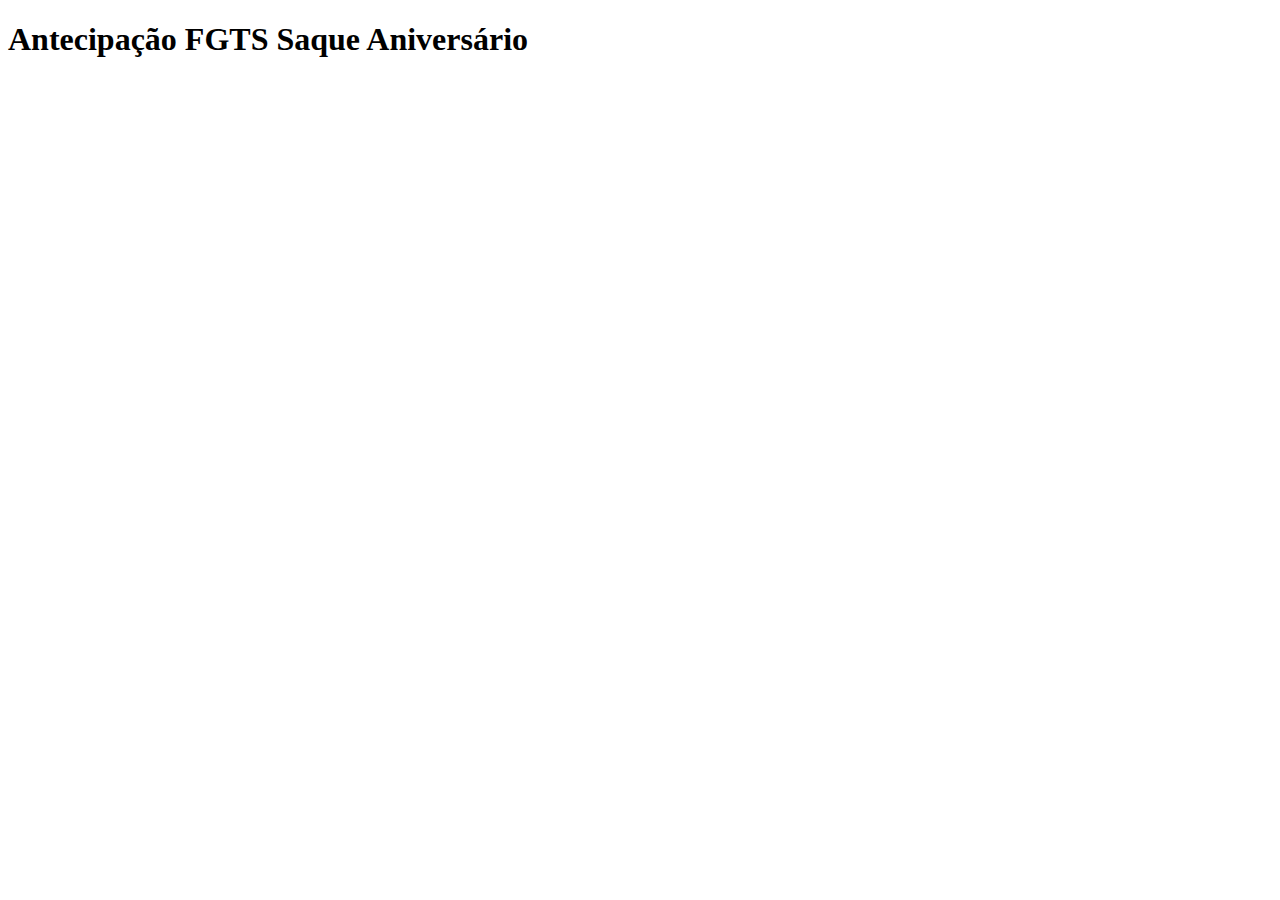
==== antecipacaoFgts.html @ 40be3566 "Add files via upload" ====
<!DOCTYPE html>
<html lang="en">
<head>
    <meta charset="UTF-8">
    <meta name="viewport" content="width=device-width, initial-scale=1.0">
    <title>Antecipação FGTS Saque Aniversário</title>
</head>
<body>
    <h1>Antecipação FGTS Saque Aniversário</h1>
</body>
</html>
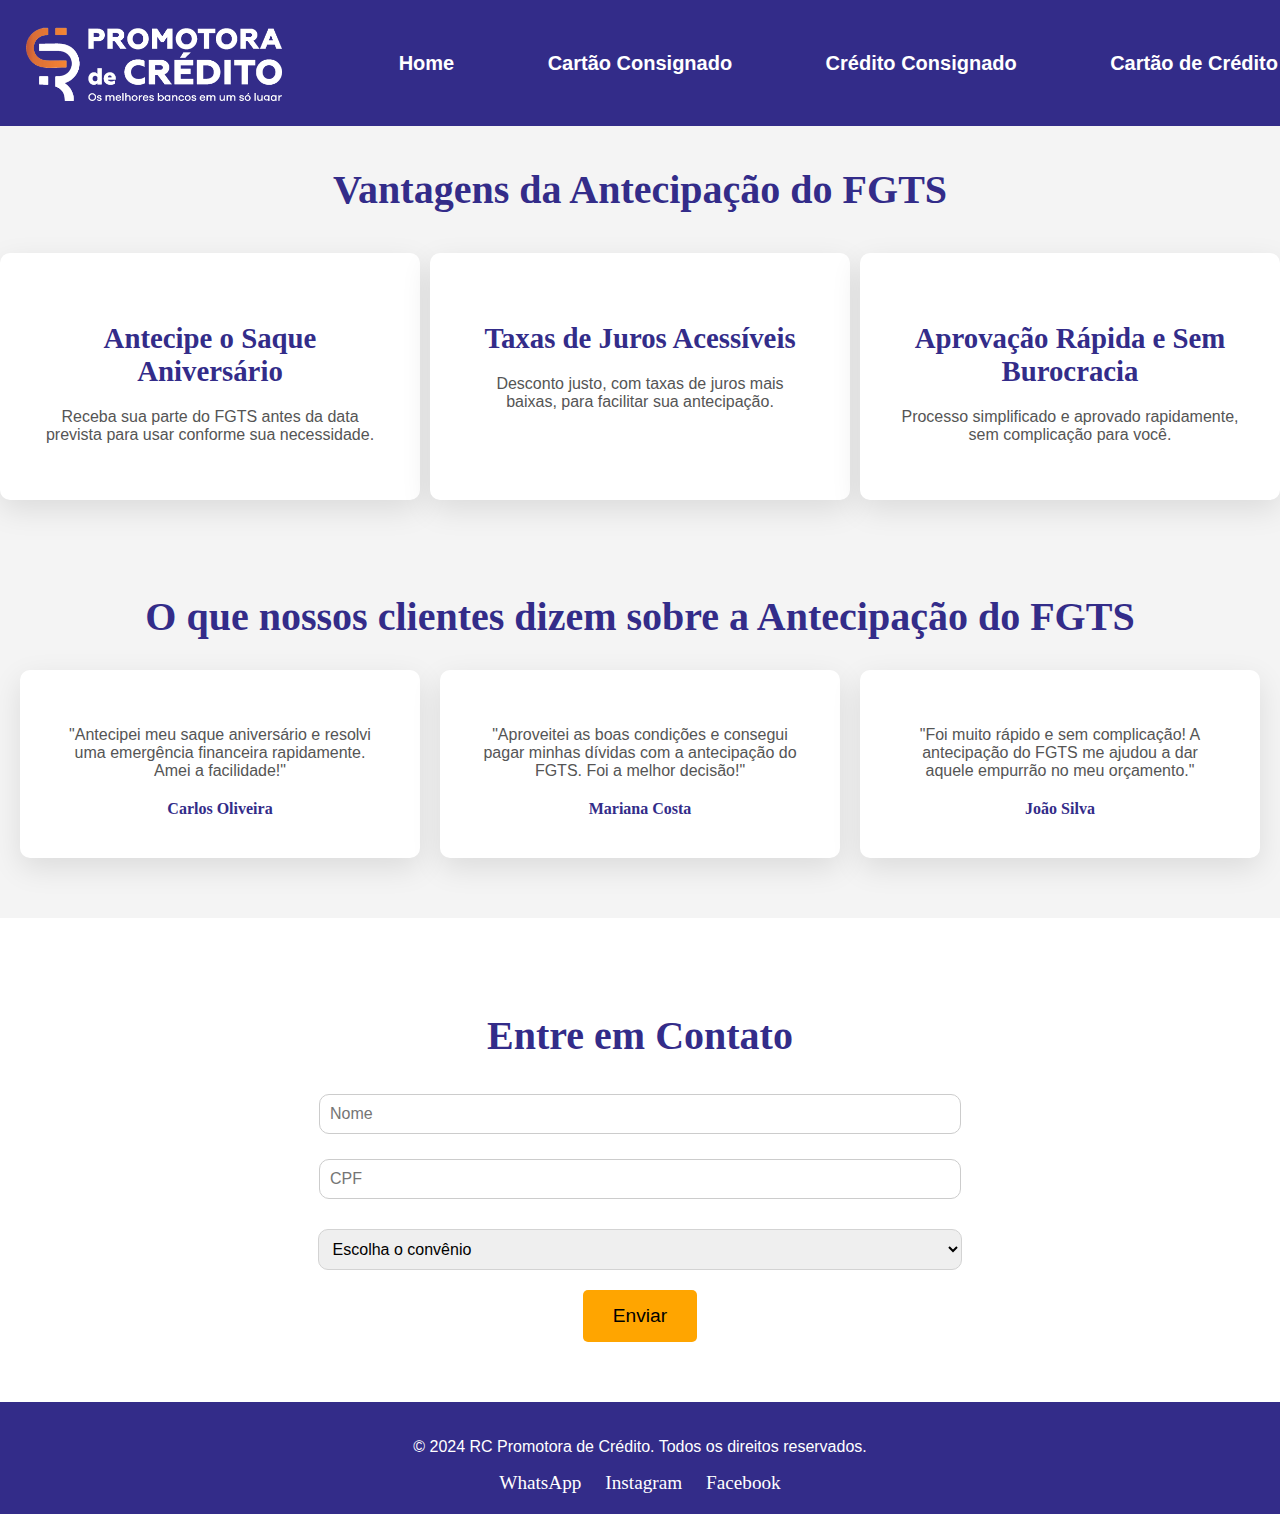
==== commit 07f2a8e7: "Add files via upload" ====
--- a/antecipacaoFgts.html
+++ b/antecipacaoFgts.html
@@ -1,11 +1,454 @@
 <!DOCTYPE html>
-<html lang="en">
+<html lang="pt-br">
+
 <head>
     <meta charset="UTF-8">
     <meta name="viewport" content="width=device-width, initial-scale=1.0">
-    <title>Antecipação FGTS Saque Aniversário</title>
+    <title>antecipação FGTS Saque Aniversário</title>
+    <style>
+        body {
+            margin: 0;
+            min-width: 280px;
+            max-width: 100%;
+            overflow-x: hidden;
+        }
+
+        html {
+            scroll-behavior: smooth;
+        }
+
+        body,
+        html {
+            overflow-x: hidden;
+        }
+
+        .logoPromotora {
+            width: 20%;
+            height: auto;
+            margin: 2%;
+        }
+
+        .container {
+            display: flex;
+            flex-direction: row;
+            align-items: center;
+            background-color: #332C89;
+            flex-wrap: wrap;
+            justify-content: space-between;
+        }
+
+        p {
+            font-family: Arial, Helvetica, sans-serif;
+        }
+
+        .home {
+            padding: 10px;
+            font-weight: 700;
+            color: white;
+            font-size: 27px;
+            font-family: Arial, Helvetica, sans-serif;
+            text-decoration: none;
+        }
+
+        .servicos {
+            padding: 10px;
+            font-weight: 700;
+            color: white;
+            font-size: 27px;
+            font-family: Arial, Helvetica, sans-serif;
+            text-decoration: none;
+        }
+
+        .quemSomos {
+            padding: 10px;
+            font-weight: 700;
+            color: white;
+            font-size: 27px;
+            font-family: Arial, Helvetica, sans-serif;
+            text-decoration: none;
+        }
+
+        .duvidas {
+            padding: 10px;
+            font-weight: 700;
+            color: white;
+            font-size: 27px;
+            font-family: Arial, Helvetica, sans-serif;
+            text-decoration: none;
+        }
+
+        .faleConosco {
+            background-color: #FFA500;
+            font-family: Arial, Helvetica, sans-serif;
+            font-weight: 700;
+            color: black;
+            border-radius: 14px;
+            padding: 14px;
+            text-decoration: none;
+        }
+
+        .divPontosPositivos {
+            display: flex;
+            align-items: center;
+            justify-content: center;
+            background-color: #f4f4f4;
+            padding-top: 40px;
+        }
+
+        .pontosPositivos {
+            font-size: 2.5rem;
+            color: #332C89;
+            margin: 0;
+        }
+
+        .benefits {
+            display: flex;
+            justify-content: space-between;
+            padding-top: 40px;
+            margin: 0 auto;
+            background-color: #f4f4f4;
+            gap: 10px;
+        }
+
+        .benefit-card {
+            background-color: white;
+            width: 30%;
+            padding: 40px;
+            border-radius: 10px;
+            box-shadow: 0 10px 30px rgba(0, 0, 0, 0.1);
+            text-align: center;
+            transition: transform 0.3s ease, box-shadow 0.3s ease;
+        }
+
+        .benefit-card:hover {
+            transform: translateY(-10px);
+            box-shadow: 0 15px 40px rgba(0, 0, 0, 0.2);
+        }
+
+        .benefit-card h3 {
+            color: #332C89;
+            font-size: 1.8rem;
+            margin-bottom: 20px;
+        }
+
+        .benefit-card p {
+            font-size: 1rem;
+            color: #555;
+        }
+
+        .testimonials {
+            background-color: #f4f4f4;
+            text-align: center;
+            padding: 60px 20px;
+        }
+
+        .testimonials h2 {
+            font-size: 2.5rem;
+            color: #332C89;
+            margin-bottom: 30px;
+        }
+
+        .testimonial-cards {
+            display: flex;
+            justify-content: space-around;
+            gap: 20px;
+        }
+
+        .testimonial-card {
+            background-color: white;
+            padding: 40px;
+            border-radius: 10px;
+            box-shadow: 0 10px 30px rgba(0, 0, 0, 0.1);
+            width: 30%;
+            transition: transform 0.3s ease, box-shadow 0.3s ease;
+        }
+
+        .testimonial-card:hover {
+            transform: translateY(-10px);
+            box-shadow: 0 15px 40px rgba(0, 0, 0, 0.2);
+        }
+
+        .testimonial-card p {
+            font-size: 1rem;
+            color: #555;
+            margin-bottom: 20px;
+        }
+
+        .testimonial-card .author {
+            font-weight: 600;
+            color: #332C89;
+        }
+
+        .contact-form {
+            background-color: white;
+            padding: 60px 20px;
+            text-align: center;
+        }
+
+        .contact-form h2 {
+            font-size: 2.5rem;
+            color: #332C89;
+            margin-bottom: 30px;
+        }
+
+        .contact-form input,
+        .contact-form textarea {
+            width: 100%;
+            padding: 15px;
+            margin-bottom: 20px;
+            border: 1px solid #ccc;
+            border-radius: 5px;
+            font-size: 1rem;
+        }
+
+        .contact-form button {
+            background-color: #FFA500;
+            color: black;
+            padding: 15px 30px;
+            border: none;
+            border-radius: 5px;
+            font-size: 1.2rem;
+            cursor: pointer;
+            transition: background-color 0.3s;
+            margin-top: 20px;
+        }
+
+        .contact-form button:hover {
+            background-color: #FF8C00;
+        }
+
+        footer {
+            background-color: #332C89;
+            color: white;
+            padding: 20px 0;
+            text-align: center;
+        }
+
+        footer p {
+            font-size: 1rem;
+        }
+
+        footer a {
+            color: white;
+            margin: 0 10px;
+            text-decoration: none;
+            font-size: 1.2rem;
+        }
+
+        footer a:hover {
+            color: #FFA500;
+        }
+
+        input[type="text"] {
+            width: 50%;
+            padding: 10px;
+            margin-top: 5px;
+            border: 1px solid #ccc;
+            border-radius: 10px;
+            font-size: 16px;
+            outline: none;
+        }
+
+        input[type="number"] {
+            width: 50%;
+            padding: 10px;
+            margin-top: 5px;
+            border: 1px solid #ccc;
+            border-radius: 10px;
+            font-size: 16px;
+            outline: none;
+        }
+
+        select {
+            padding: 10px;
+            margin-top: 5px;
+            border: 1px solid #ccc;
+            border-radius: 10px;
+            font-size: 16px;
+            outline: none;
+        }
+
+        #convenio {
+            width: 52%;
+            border: 1px solid lightgray;
+        }
+
+        .convenio-input {
+            display: flex;
+            align-items: center;
+            justify-content: center;
+            margin-top: 5px;
+        }
+
+        @media (max-width: 923px) {}
+
+        .logoPromotora {
+            width: 20%;
+        }
+
+        .home,
+        .servicos,
+        .quemSomos,
+        .duvidas,
+        .faleConosco {
+            font-size: 20px;
+            padding: 2px;
+        }
+
+        @media (max-width: 819px) {
+
+            .logoPromotora {
+                width: 20%;
+            }
+
+            .home,
+            .servicos,
+            .quemSomos,
+            .duvidas,
+            .faleConosco {
+                font-size: 1rem;
+            }
+
+            .benefits {
+                flex-direction: column;
+                align-items: center;
+            }
+
+            .benefit-card {
+                width: 80%;
+                margin-bottom: 30px;
+            }
+
+            .testimonial-cards {
+                flex-direction: column;
+                align-items: center;
+            }
+
+            .testimonial-card {
+                width: 80%;
+                margin-bottom: 30px;
+            }
+        }
+
+        @media (max-width: 659px) {
+
+            .home,
+            .servicos,
+            .quemSomos,
+            .duvidas,
+            .faleConosco {
+                font-size: 0.6rem;
+            }
+        }
+
+        @media (max-width: 517px) {
+
+            .home,
+            .servicos,
+            .quemSomos,
+            .duvidas,
+            .faleConosco {
+                font-size: 0.5rem;
+            }
+        }
+
+        @media (max-width: 404px) {
+
+            .home,
+            .servicos,
+            .quemSomos,
+            .duvidas,
+            .faleConosco {
+                font-size: 0.4rem;
+            }
+        }
+    </style>
 </head>
+
 <body>
-    <h1>Antecipação FGTS Saque Aniversário</h1>
+
+    <div class="container">
+        <img class="logoPromotora" src="Imagens/LogosPromotora/logoPromotoraLaranjaBranco.png" alt="promotoraLogo">
+        <a class="home" href="index.html">Home</a>
+        <a class="servicos" href="CartãoConsignado.html">Cartão Consignado</a>
+        <a class="quemSomos" href="CréditoConsignado.html">Crédito Consignado</a>
+        <a class="duvidas" href="CreditoCartaoCredito.html">Cartão de Crédito</a>
+    </div>
+
+    <div class="divPontosPositivos">
+        <h2 class="pontosPositivos">Vantagens da Antecipação do FGTS</h2>
+    </div>
+    <section class="benefits" id="benefits">
+        <div class="benefit-card">
+            <h3>Antecipe o Saque Aniversário</h3>
+            <p>Receba sua parte do FGTS antes da data prevista para usar conforme sua necessidade.</p>
+        </div>
+        <div class="benefit-card">
+            <h3>Taxas de Juros Acessíveis</h3>
+            <p>Desconto justo, com taxas de juros mais baixas, para facilitar sua antecipação.</p>
+        </div>
+        <div class="benefit-card">
+            <h3>Aprovação Rápida e Sem Burocracia</h3>
+            <p>Processo simplificado e aprovado rapidamente, sem complicação para você.</p>
+        </div>
+    </section>
+    
+    <section class="testimonials" id="testimonials">
+        <h2>O que nossos clientes dizem sobre a Antecipação do FGTS</h2>
+        <div class="testimonial-cards">
+            <div class="testimonial-card">
+                <p>"Antecipei meu saque aniversário e resolvi uma emergência financeira rapidamente. Amei a facilidade!"</p>
+                <div class="author">Carlos Oliveira</div>
+            </div>
+            <div class="testimonial-card">
+                <p>"Aproveitei as boas condições e consegui pagar minhas dívidas com a antecipação do FGTS. Foi a melhor decisão!"</p>
+                <div class="author">Mariana Costa</div>
+            </div>
+            <div class="testimonial-card">
+                <p>"Foi muito rápido e sem complicação! A antecipação do FGTS me ajudou a dar aquele empurrão no meu orçamento."</p>
+                <div class="author">João Silva</div>
+            </div>
+        </div>
+    </section>
+    
+
+
+    <section class="contact-form" id="contact">
+        <h2 id="faleConosco">Entre em Contato</h2>
+        <form id="contactForm" action="">
+            <input type="text" id="name" placeholder="Nome" required>
+            <input type="number" id="cpf" placeholder="CPF" required>
+            <div class="convenio-input">
+                <select id="convenio">
+                    <option value="" disabled selected>Escolha o convênio</option>
+                    <option value="Pessoa Física">TJ – SC</option>
+                    <option value="Pessoa Física">TRT – SC</option>
+                    <option value="Pessoa Física">PREF. DE FLORIANÓPOLIS - SC</option>
+                    <option value="Pessoa Física">MARINHA</option>
+                    <option value="Pessoa Física">INSS</option>
+                    <option value="Pessoa Física">GOVERNO SC</option>
+                    <option value="Pessoa Física">GOVERNO PR</option>
+                    <option value="Pessoa Física">FGTS</option>
+                    <option value="Pessoa Física">FEDERAL</option>
+                    <option value="Pessoa Física">AERONÁUTICA</option>
+                    <option value="Pessoa Física">COMCAP</option>
+                    <option value="Pessoa Física">CRÉDITO PESSOAL - DÉBITO EM CONTA</option>
+                    <option value="Pessoa Física">PREF. DE SÃO JOSÉ - SC</option>
+                </select>
+            </div>
+            <button type="submit">Enviar</button>
+        </form>
+    </section>
+
+    <footer>
+        <p>&copy; 2024 RC Promotora de Crédito. Todos os direitos reservados.</p>
+        <div>
+            <a href="https://wa.me/48999585803">WhatsApp</a>
+            <a href="https://www.instagram.com/rc_promotoracred/">Instagram</a>
+            <a href="https://www.facebook.com/share/1B2p2JMiWa/?mibextid=LQQJ4d">Facebook</a>
+        </div>
+    </footer>
+    <script src="script.js"></script>
 </body>
+
 </html>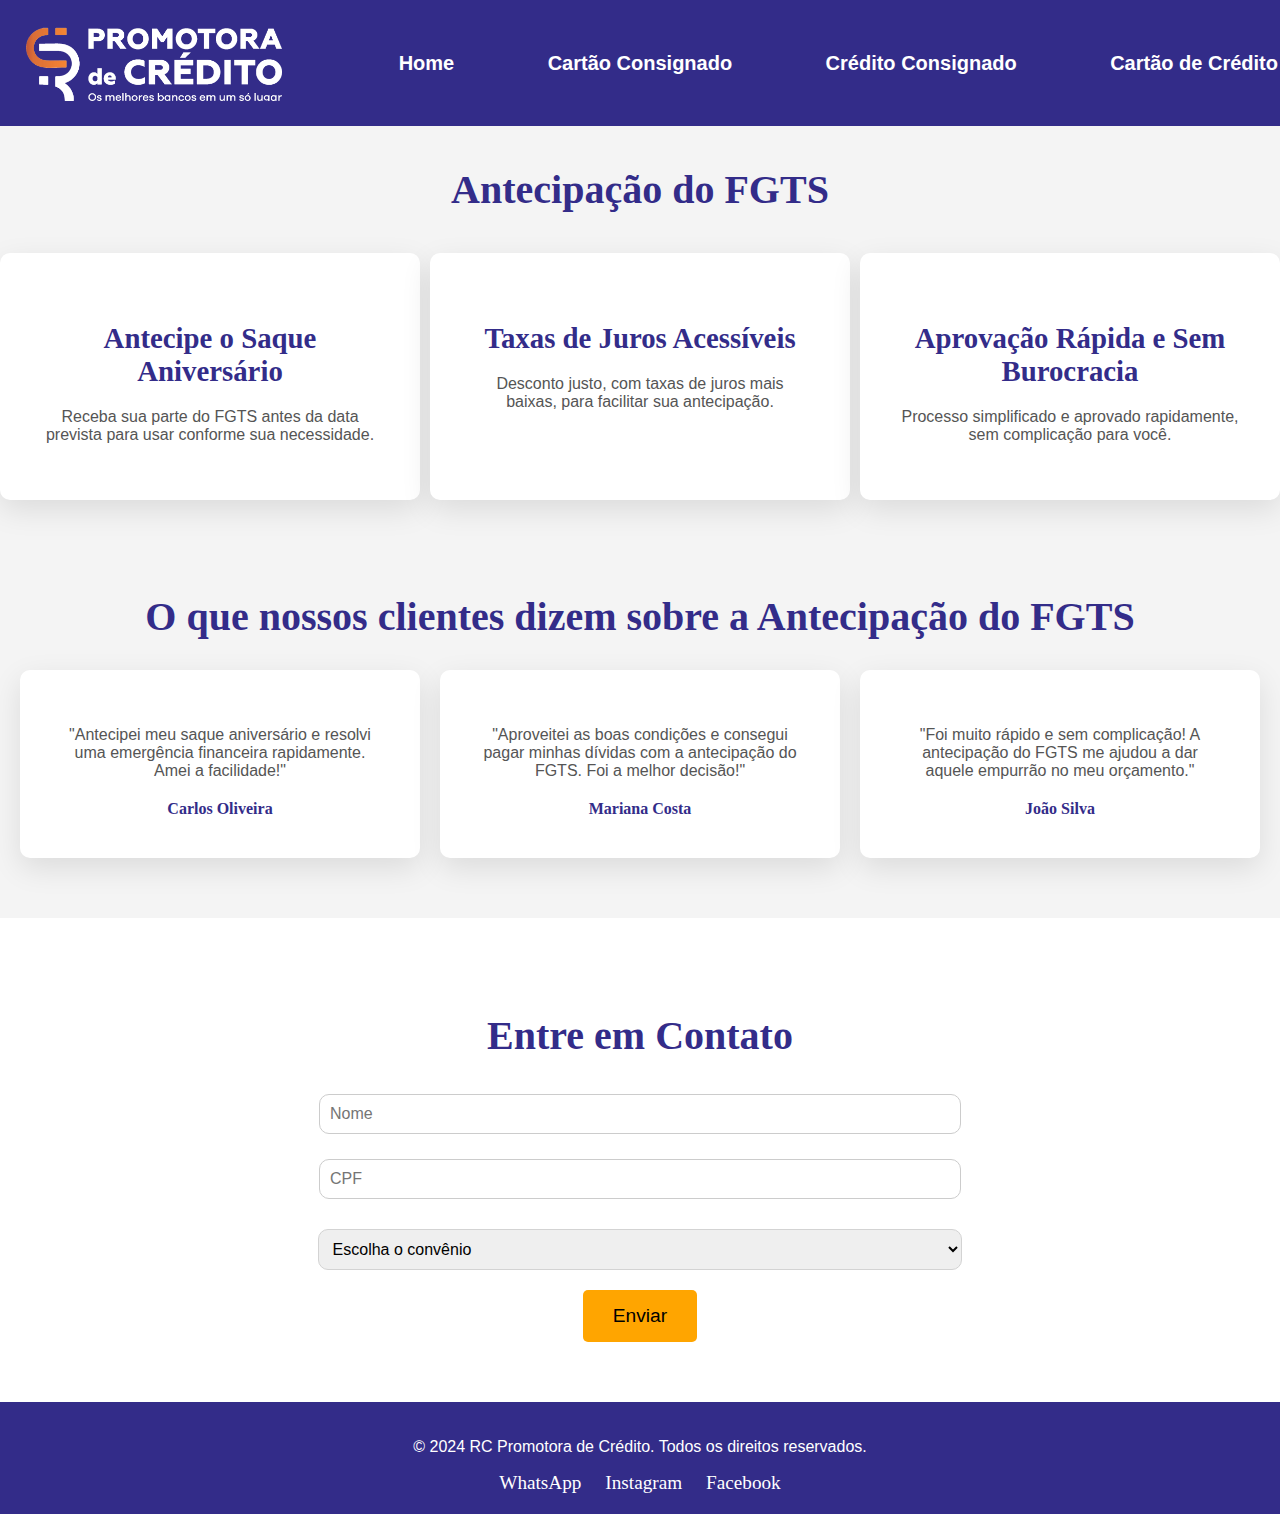
==== commit 05f2cad6: "Add files via upload" ====
--- a/antecipacaoFgts.html
+++ b/antecipacaoFgts.html
@@ -376,7 +376,7 @@
     </div>
 
     <div class="divPontosPositivos">
-        <h2 class="pontosPositivos">Vantagens da Antecipação do FGTS</h2>
+        <h2 class="pontosPositivos">Antecipação do FGTS</h2>
     </div>
     <section class="benefits" id="benefits">
         <div class="benefit-card">
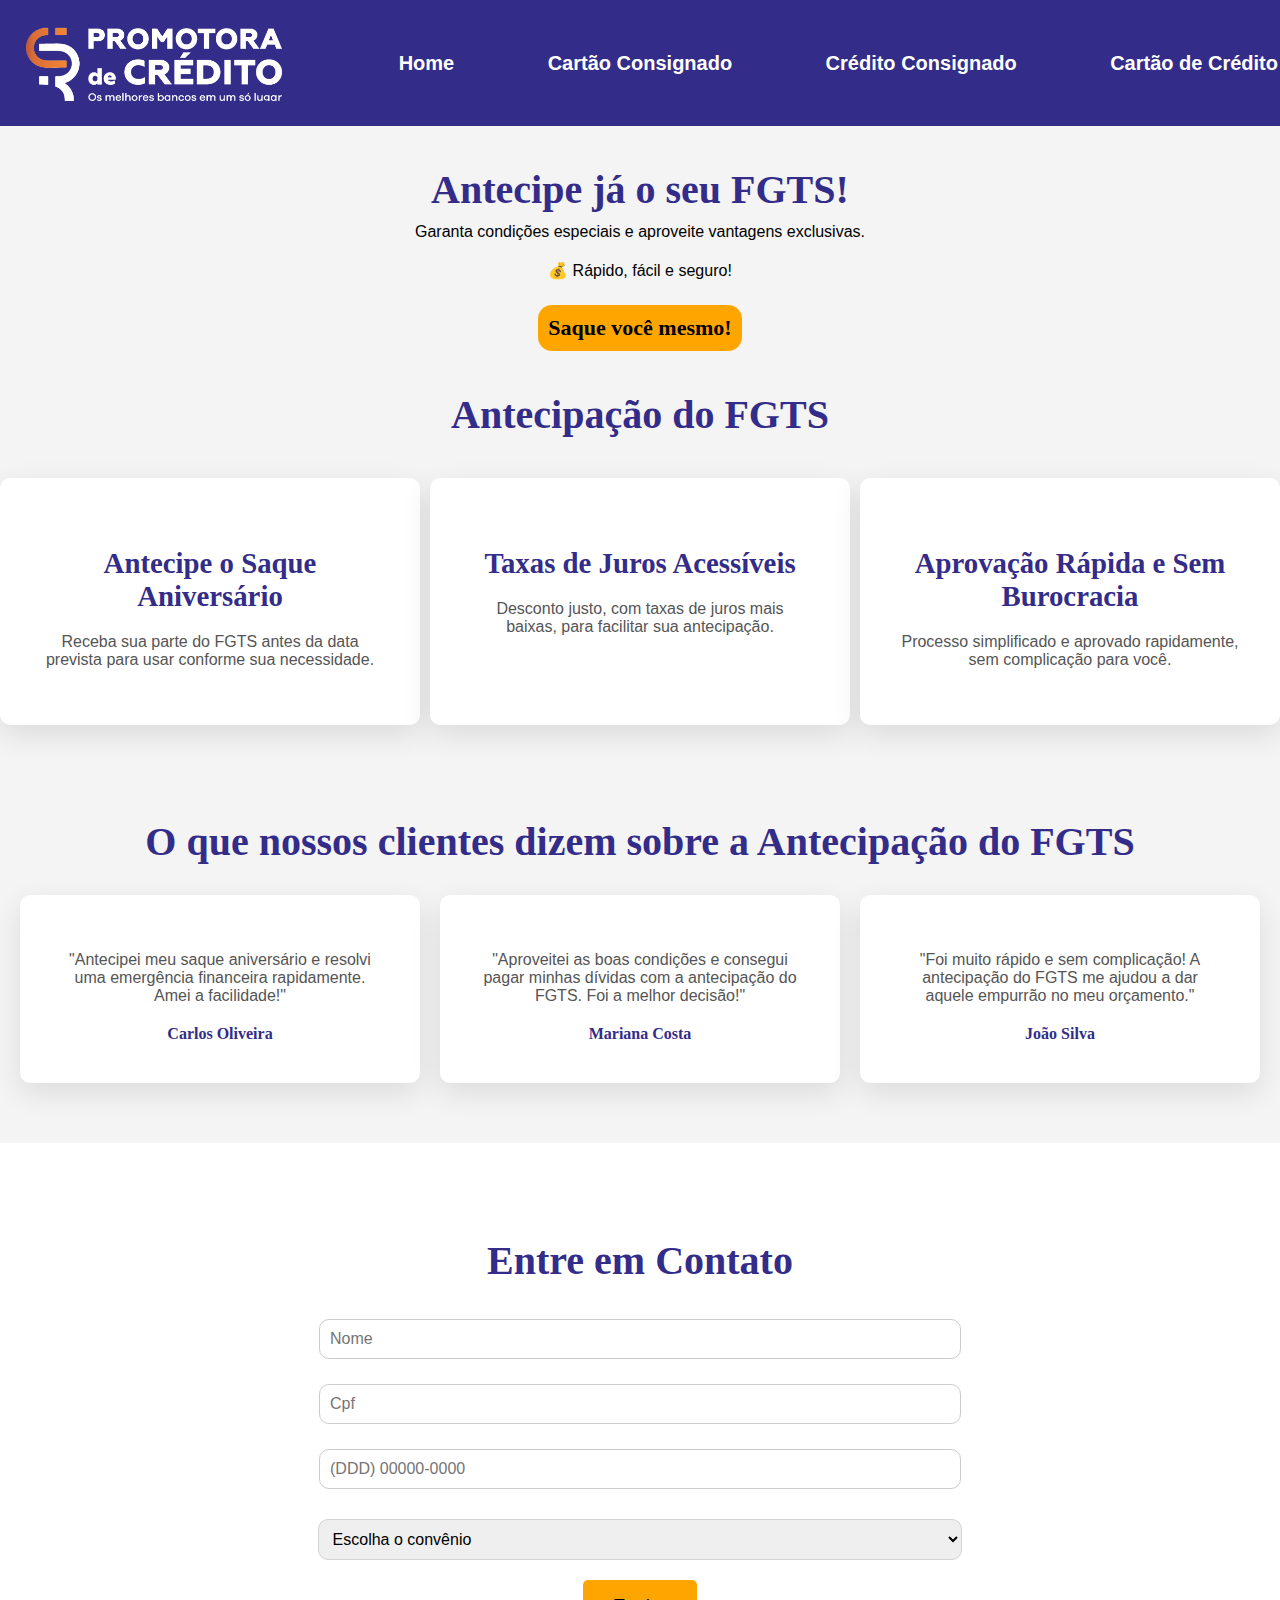
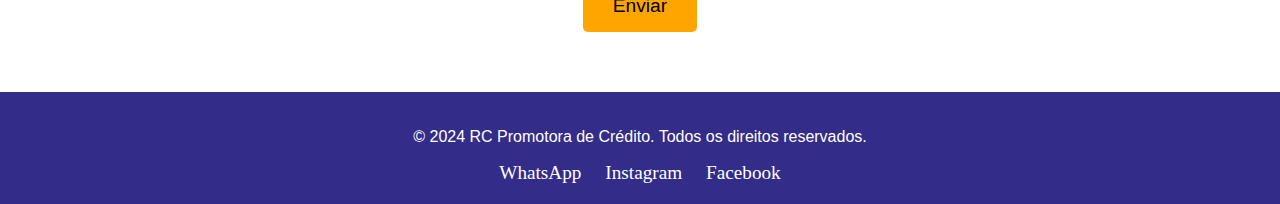
==== commit f4bb1381: "Add files via upload" ====
--- a/antecipacaoFgts.html
+++ b/antecipacaoFgts.html
@@ -259,7 +259,8 @@
             outline: none;
         }
 
-        select {
+        input[type="tel"] {
+            width: 50%;
             padding: 10px;
             margin-top: 5px;
             border: 1px solid #ccc;
@@ -268,6 +269,15 @@
             outline: none;
         }
 
+        select {
+            padding: 10px;
+            margin-top: 5px;
+            border: 1px solid #ccc;
+            border-radius: 10px;
+            font-size: 16px;
+            outline: none;
+        }
+
         #convenio {
             width: 52%;
             border: 1px solid lightgray;
@@ -278,6 +288,31 @@
             align-items: center;
             justify-content: center;
             margin-top: 5px;
+        }
+
+        .creditoJa {
+            display: flex;
+            align-items: center;
+            justify-content: center;
+            flex-direction: column;
+            background-color: #f4f4f4;
+            padding-top: 40px;
+        }
+
+        .creditoJa p {
+            font-size: 16px;
+            margin: 10px;
+        }
+
+        .saqueVoceMesmo {
+            background-color: orange;
+            color: black;
+            padding: 10px;
+            font-size: 22px;
+            border-radius: 14px;
+            text-decoration: none;
+            font-weight: bold;
+            margin-top: 15px;
         }
 
         @media (max-width: 923px) {}
@@ -374,6 +409,15 @@
         <a class="quemSomos" href="CréditoConsignado.html">Crédito Consignado</a>
         <a class="duvidas" href="CreditoCartaoCredito.html">Cartão de Crédito</a>
     </div>
+
+    <div class="creditoJa">
+        <h2 class="pontosPositivos">Antecipe já o seu FGTS!</h2>
+        <p>Garanta condições especiais e aproveite vantagens exclusivas.</p>
+        <p>💰 Rápido, fácil e seguro!</p>
+
+        <a class="saqueVoceMesmo" href="https://link.icred.app/eQ9zfK7">Saque você mesmo!</a>
+    </div>
+
 
     <div class="divPontosPositivos">
         <h2 class="pontosPositivos">Antecipação do FGTS</h2>
@@ -392,48 +436,51 @@
             <p>Processo simplificado e aprovado rapidamente, sem complicação para você.</p>
         </div>
     </section>
-    
+
     <section class="testimonials" id="testimonials">
         <h2>O que nossos clientes dizem sobre a Antecipação do FGTS</h2>
         <div class="testimonial-cards">
             <div class="testimonial-card">
-                <p>"Antecipei meu saque aniversário e resolvi uma emergência financeira rapidamente. Amei a facilidade!"</p>
+                <p>"Antecipei meu saque aniversário e resolvi uma emergência financeira rapidamente. Amei a facilidade!"
+                </p>
                 <div class="author">Carlos Oliveira</div>
             </div>
             <div class="testimonial-card">
-                <p>"Aproveitei as boas condições e consegui pagar minhas dívidas com a antecipação do FGTS. Foi a melhor decisão!"</p>
+                <p>"Aproveitei as boas condições e consegui pagar minhas dívidas com a antecipação do FGTS. Foi a melhor
+                    decisão!"</p>
                 <div class="author">Mariana Costa</div>
             </div>
             <div class="testimonial-card">
-                <p>"Foi muito rápido e sem complicação! A antecipação do FGTS me ajudou a dar aquele empurrão no meu orçamento."</p>
+                <p>"Foi muito rápido e sem complicação! A antecipação do FGTS me ajudou a dar aquele empurrão no meu
+                    orçamento."</p>
                 <div class="author">João Silva</div>
             </div>
         </div>
     </section>
-    
-
 
     <section class="contact-form" id="contact">
         <h2 id="faleConosco">Entre em Contato</h2>
         <form id="contactForm" action="">
             <input type="text" id="name" placeholder="Nome" required>
-            <input type="number" id="cpf" placeholder="CPF" required>
+            <input type="number" id="cpf" placeholder="Cpf" required>
+            <input type="tel" id="telefone" placeholder="(DDD) 00000-0000" required>
+
             <div class="convenio-input">
                 <select id="convenio">
                     <option value="" disabled selected>Escolha o convênio</option>
-                    <option value="Pessoa Física">TJ – SC</option>
-                    <option value="Pessoa Física">TRT – SC</option>
-                    <option value="Pessoa Física">PREF. DE FLORIANÓPOLIS - SC</option>
-                    <option value="Pessoa Física">MARINHA</option>
-                    <option value="Pessoa Física">INSS</option>
-                    <option value="Pessoa Física">GOVERNO SC</option>
-                    <option value="Pessoa Física">GOVERNO PR</option>
-                    <option value="Pessoa Física">FGTS</option>
-                    <option value="Pessoa Física">FEDERAL</option>
-                    <option value="Pessoa Física">AERONÁUTICA</option>
-                    <option value="Pessoa Física">COMCAP</option>
-                    <option value="Pessoa Física">CRÉDITO PESSOAL - DÉBITO EM CONTA</option>
-                    <option value="Pessoa Física">PREF. DE SÃO JOSÉ - SC</option>
+                    <option value="TJ – SC">TJ – SC</option>
+                    <option value="TRT – SC">TRT – SC</option>
+                    <option value="PREF. DE FLORIANÓPOLIS - SC">PREF. DE FLORIANÓPOLIS - SC</option>
+                    <option value="MARINHA">MARINHA</option>
+                    <option value="INSS">INSS</option>
+                    <option value="GOVERNO SC Física">GOVERNO SC</option>
+                    <option value="GOVERNO PR">GOVERNO PR</option>
+                    <option value="FGTS">FGTS</option>
+                    <option value="FEDERAL">FEDERAL</option>
+                    <option value="AERONÁUTICA">AERONÁUTICA</option>
+                    <option value="COMCAP">COMCAP</option>
+                    <option value="CRÉDITO PESSOAL - DÉBITO EM CONTA">CRÉDITO PESSOAL - DÉBITO EM CONTA</option>
+                    <option value="PREF. DE SÃO JOSÉ - SC">PREF. DE SÃO JOSÉ - SC</option>
                 </select>
             </div>
             <button type="submit">Enviar</button>
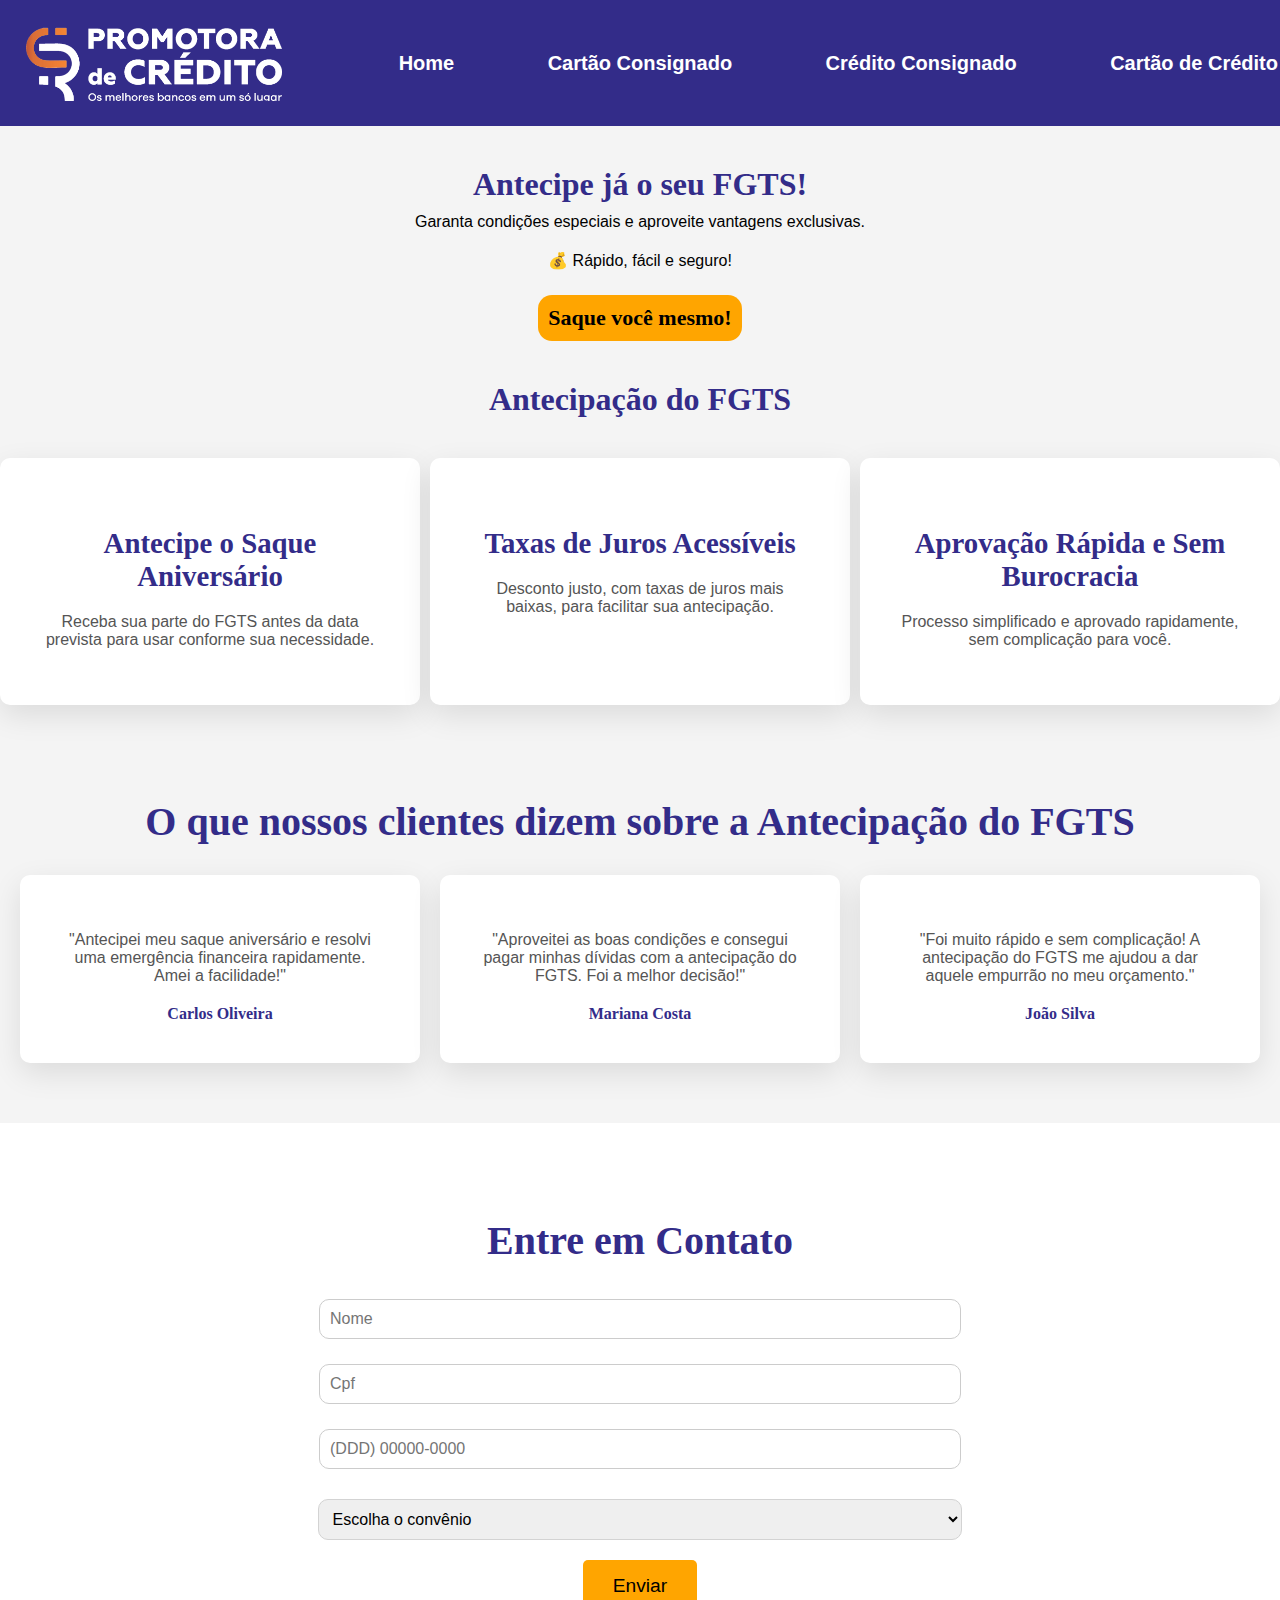
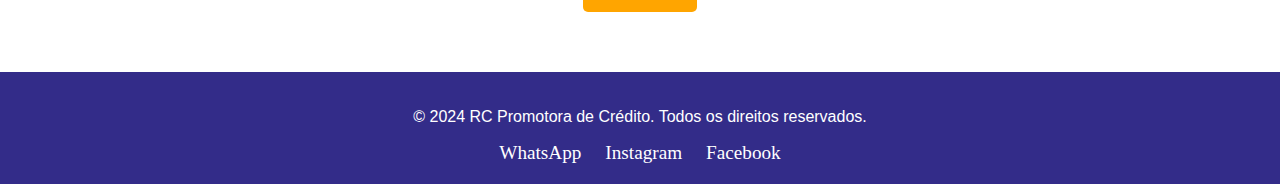
==== commit 089c2942: "Add files via upload" ====
--- a/antecipacaoFgts.html
+++ b/antecipacaoFgts.html
@@ -96,7 +96,7 @@
         }
 
         .pontosPositivos {
-            font-size: 2.5rem;
+            font-size: 2rem;
             color: #332C89;
             margin: 0;
         }
